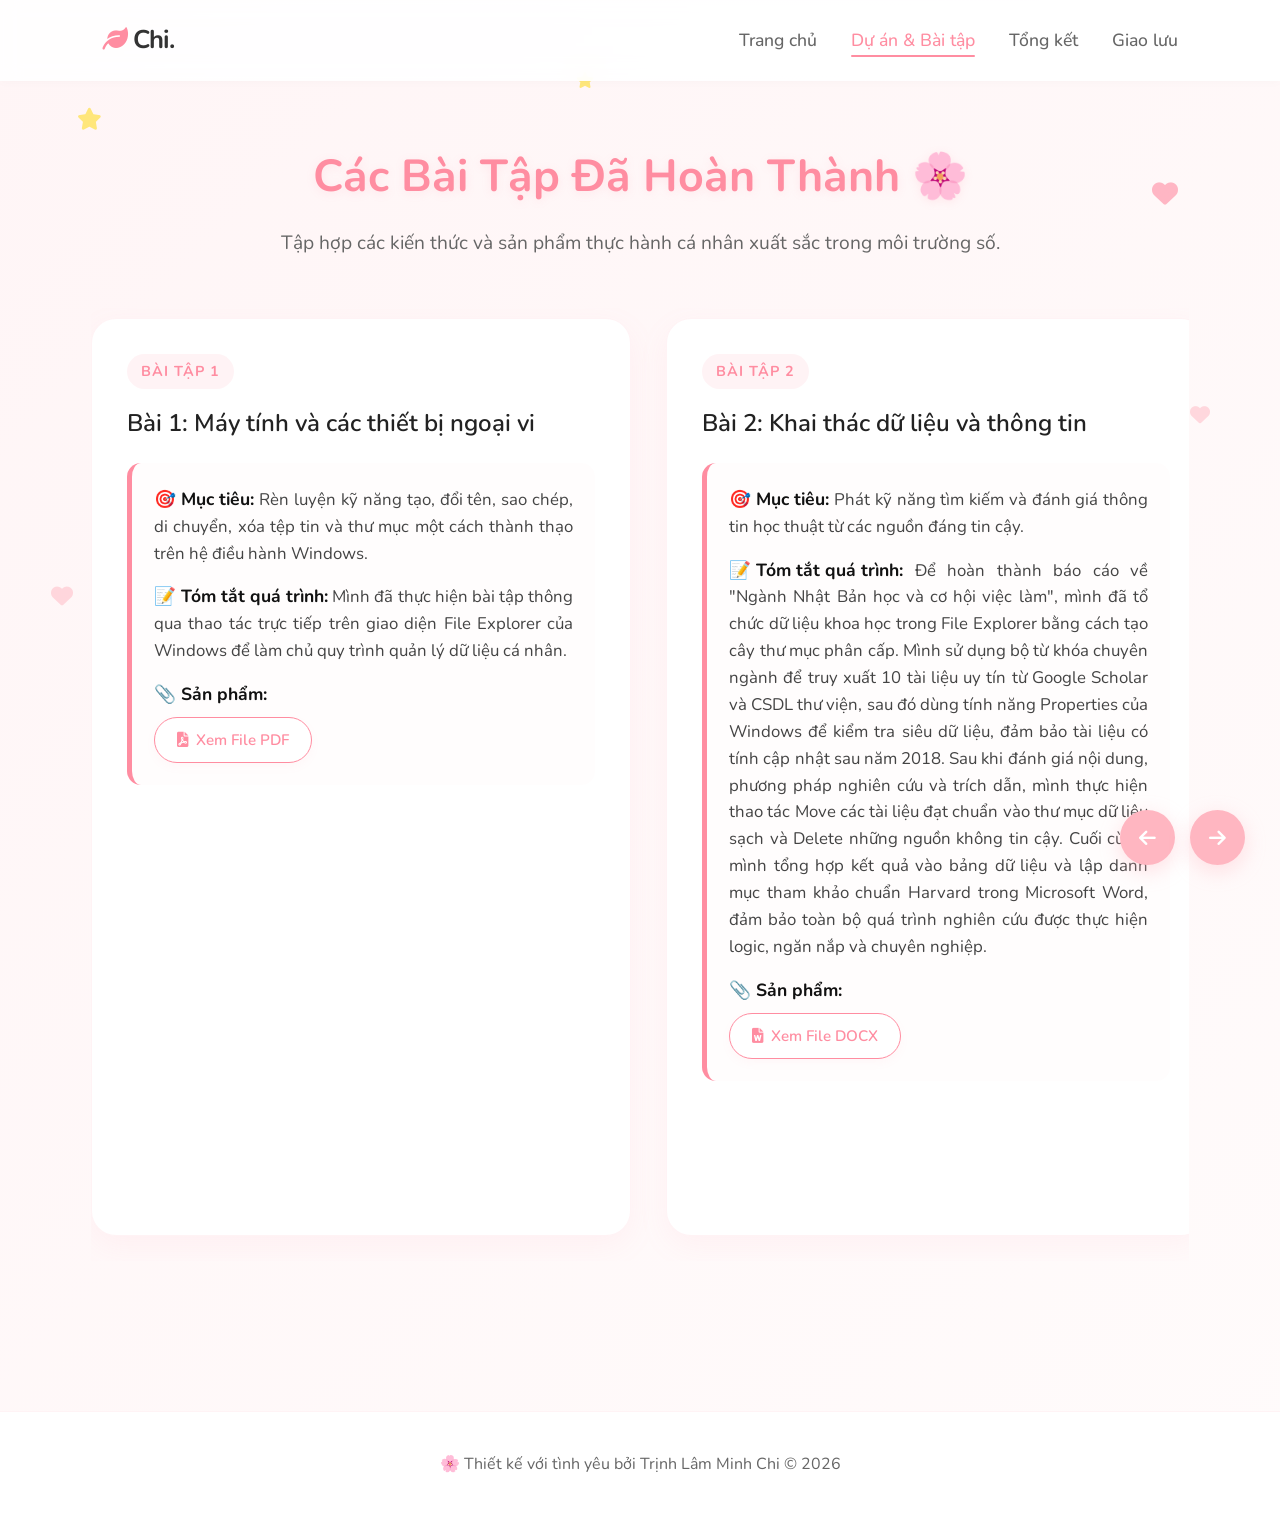
==== projects.html @ 8efbdd14 "Add files via upload" ====
<!DOCTYPE html>
<html lang="vi">
<head>
    <meta charset="UTF-8">
    <meta name="viewport" content="width=device-width, initial-scale=1.0">
    <title>Minh Chi | Dự án & Bài tập</title>
    <link rel="stylesheet" href="style.css">
    <link rel="stylesheet" href="https://cdnjs.cloudflare.com/ajax/libs/font-awesome/6.0.0/css/all.min.css">
    <style>
        /* Khai báo hệ biến màu sắc đồng bộ, sang trọng */
        :root {
            --accent: #ff8da1;
            --accent-hover: #ff6b84;
            --bg-gradient: linear-gradient(135deg, #fff5f6 0%, #fffbfb 100%);
            --card-bg: #ffffff;
            --text-main: #333333;
            --text-muted: #666666;
            --shadow: 0 10px 30px rgba(255, 141, 161, 0.08);
            --shadow-hover: 0 15px 35px rgba(255, 141, 161, 0.18);
            --transition: all 0.3s cubic-bezier(0.25, 0.8, 0.25, 1);
        }

        body {
            font-family: 'Segoe UI', Tahoma, Geneva, Verdana, sans-serif;
            background: var(--bg-gradient);
            color: var(--text-main);
            margin: 0;
            padding: 0;
            line-height: 1.6;
            animation: pageIn .5s ease;
        }

        body.page-out{
            animation: pageOut .5s ease forwards;
        }

        /* CSS VÙNG NỀN VÀ HIỆU ỨNG TRÁI TIM + NGÔI SAO LẤP LÁNH */
        .star-bg {
            position: fixed;
            top: 0;
            left: 0;
            width: 100%;
            height: 100%;
            pointer-events: none;
            z-index: -2;
            overflow: hidden;
        }

        .star, .heart {
            position: absolute;
            opacity: 0.5;
            animation: twinkle 3.5s infinite ease-in-out alternate;
        }

        .star {
            color: #ffd700;
        }

        .heart {
            color: #ffb6c1;
        }

        @keyframes twinkle {
            0% { 
                transform: scale(0.8) translateY(0); 
                opacity: 0.3; 
            }
            100% { 
                transform: scale(1.15) translateY(-10px); 
                opacity: 0.85; 
                text-shadow: 0 0 12px currentColor; 
            }
        }

        /* Định vị các vị trí ngôi sao và trái tim xen kẽ xung quanh màn hình */
        .star:nth-child(1) { top: 12%; left: 6%; font-size: 22px; animation-delay: 0s; }
        .heart:nth-child(2) { top: 20%; left: 90%; font-size: 26px; animation-delay: 0.5s; color: #ff758f; }
        .star:nth-child(3) { top: 78%; left: 8%; font-size: 18px; animation-delay: 1s; }
        .heart:nth-child(4) { top: 82%; left: 88%; font-size: 24px; animation-delay: 1.5s; color: #ff8da1; }
        .heart:nth-child(5) { top: 45%; left: 93%; font-size: 20px; animation-delay: 0.8s; }
        .star:nth-child(6) { top: 8%; left: 45%; font-size: 16px; animation-delay: 1.2s; }
        .heart:nth-child(7) { top: 65%; left: 4%; font-size: 22px; animation-delay: 2s; color: #ffb6c1; }
        .star:nth-child(8) { top: 50%; left: 85%; font-size: 20px; animation-delay: 0.3s; }

        /* Tối ưu thanh điều hướng Navbar */
        nav {
            display: flex;
            justify-content: space-between;
            align-items: center;
            padding: 20px 8%;
            background: rgba(255, 255, 255, 0.9);
            backdrop-filter: blur(10px);
            box-shadow: 0 2px 10px rgba(0,0,0,0.02);
            position: sticky;
            top: 0;
            z-index: 1000;
        }
        .logo {
            font-size: 1.6rem;
            font-weight: 700;
            color: var(--text-main);
        }
        .nav-links a {
            margin-left: 30px;
            text-decoration: none;
            color: var(--text-muted);
            font-weight: 500;
            font-size: 1.1rem; 
            transition: var(--transition);
            position: relative;
            padding: 5px 0;
        }
        .nav-links a:hover, .nav-links a.active {
            color: var(--accent);
        }
        .nav-links a.active::after {
            content: '';
            position: absolute;
            bottom: 0;
            left: 0;
            width: 100%;
            height: 2px;
            background: var(--accent);
            border-radius: 2px;
        }

        /* Container tổng thể */
        .container {
            max-width: 1200px;
            margin: 0 auto;
            padding: 60px 4% 100px 4%;
        }

        .header-section {
            text-align: center;
            margin-bottom: 50px;
        }
        
        .header-section h1 {
            color: var(--accent);
            font-size: 2.8rem;
            margin-bottom: 15px;
            text-shadow: 0 2px 10px rgba(255, 141, 161, 0.15);
        }
        
        .header-section p {
            font-size: 1.2rem; 
        }

        /* Grid responsive thông minh giúp thẻ không bị co cụm */
        .grid {
            display: flex;
            gap: 35px;
            overflow-x: auto;
            -webkit-overflow-scrolling: touch;
            scroll-behavior: smooth;
            padding-bottom: 25px;
            padding-top: 10px;
        }

        .grid::-webkit-scrollbar {
            height: 10px;
        }

        .grid::-webkit-scrollbar-thumb {
            background: #ffb6c1;
            border-radius: 20px;
        }

        /* Làm mới thiết kế Card */
        .card {
            min-width: 540px; 
            max-width: 540px;
            background: var(--card-bg);
            border-radius: 25px;
            padding: 35px;
            box-shadow: var(--shadow);
            transition: var(--transition);
            border: 1px solid rgba(255, 141, 161, 0.1);
            flex-shrink: 0;
        }

        .card:hover {
            transform: translateY(-10px) scale(1.02);
            box-shadow: var(--shadow-hover);
            border-color: rgba(255, 141, 161, 0.3);
        }

        .card-tag {
            align-self: flex-start;
            font-size: 0.9rem; 
            text-transform: uppercase;
            letter-spacing: 1px;
            font-weight: 700;
            color: var(--accent);
            background: rgba(255, 141, 161, 0.1);
            padding: 6px 14px;
            border-radius: 30px;
            display: inline-block;
            margin-bottom: 15px;
        }

        .card h4 {
            font-size: 1.5rem; 
            margin: 0 0 20px 0;
            color: #222;
            font-weight: 600;
        }

        /* Hộp chi tiết nội dung */
        .project-details {
            background: rgba(255, 141, 161, 0.02);
            padding: 22px;
            border-radius: 14px;
            border-left: 5px solid var(--accent);
        }
        .project-details p {
            margin: 0 0 15px 0;
            font-size: 1.05rem; 
            color: #444;
            text-align: justify;
        }
        .project-details p:last-child {
            margin-bottom: 0;
        }
        .project-details strong {
            color: #111;
            display: inline-flex;
            align-items: center;
            gap: 6px;
            font-size: 1.1rem; 
        }

        /* Nút đính kèm tệp */
        .attachment-link {
            display: inline-flex;
            align-items: center;
            gap: 8px;
            margin-top: 8px;
            padding: 10px 22px;
            background: #fff;
            border: 1px solid var(--accent);
            color: var(--accent);
            border-radius: 30px;
            text-decoration: none;
            font-weight: 600;
            font-size: 0.95rem; 
            transition: var(--transition);
            box-shadow: 0 4px 10px rgba(255, 141, 161, 0.05);
        }
        .attachment-link:hover {
            background: var(--accent);
            color: #fff;
            transform: scale(1.03);
            box-shadow: 0 6px 15px rgba(255, 141, 161, 0.2);
        }

        /* ĐIỀU HƯỚNG MŨI TÊN TRANG NẰM CỐ ĐỊNH */
        .page-arrows {
            position: fixed;
            bottom: 35px;
            right: 35px;
            display: flex;
            gap: 15px;
            z-index: 9999;
        }

        .arrow-btn {
            width: 55px;
            height: 55px;
            border-radius: 50%;
            background: #ffb6c1;
            color: white;
            display: flex;
            align-items: center;
            justify-content: center;
            text-decoration: none;
            font-size: 1.2rem;
            box-shadow: 0 6px 20px rgba(255,182,193,0.4);
            transition: 0.35s ease;
            cursor: pointer;
        }

        .arrow-btn:hover {
            transform: translateY(-5px) scale(1.08);
            background: #ff8da1;
        }

        footer {
            text-align: center;
            padding: 40px 0;
            color: var(--text-muted);
            font-size: 1rem; 
            border-top: 1px solid rgba(255, 141, 161, 0.1);
            background: #fff;
            position: relative;
        }

        #slideRight {
            display: none; 
        }

        @keyframes pageIn {
            from { opacity: 0; transform: translateX(40px); }
            to { opacity: 1; transform: translateX(0); }
        }

        @keyframes pageOut {
            from { opacity: 1; transform: translateX(0); }
            to { opacity: 0; transform: translateX(-40px); }
        }
    </style>
</head>
<body>
    <div class="star-bg">
        <i class="fa-solid fa-star star"></i>
        <i class="fa-solid fa-heart heart"></i>
        <i class="fa-solid fa-star star"></i>
        <i class="fa-solid fa-heart heart"></i>
        <i class="fa-solid fa-heart heart"></i>
        <i class="fa-solid fa-star star"></i>
        <i class="fa-solid fa-heart heart"></i>
        <i class="fa-solid fa-star star"></i>
    </div>

    <nav>
        <div class="logo"><i class="fa-solid fa-leaf" style="color: var(--accent);"></i> Chi.</div>
        <div class="nav-links">
            <a href="index.html">Trang chủ</a>
            <a href="projects.html" class="active">Dự án & Bài tập</a>
            <a href="summary.html">Tổng kết</a>
            <a href="contact.html">Giao lưu</a>
        </div>
    </nav>

    <div class="container">
        <div class="header-section">
            <h1>Các Bài Tập Đã Hoàn Thành 🌸</h1>
            <p style="color: var(--text-muted); margin-bottom: 0;">Tập hợp các kiến thức và sản phẩm thực hành cá nhân xuất sắc trong môi trường số.</p>
        </div>

        <div class="grid">
            <div class="card">
                <span class="card-tag">Bài tập 1</span>
                <h4>Bài 1: Máy tính và các thiết bị ngoại vi</h4>
                <div class="project-details">
                    <p><strong>🎯 Mục tiêu:</strong> Rèn luyện kỹ năng tạo, đổi tên, sao chép, di chuyển, xóa tệp tin và thư mục một cách thành thạo trên hệ điều hành Windows.</p>
                    <p><strong>📝 Tóm tắt quá trình:</strong> Mình đã thực hiện bài tập thông qua thao tác trực tiếp trên giao diện File Explorer của Windows để làm chủ quy trình quản lý dữ liệu cá nhân.</p>
                    <p><strong>📎 Sản phẩm:</strong><br>
                        <a href="bai1.pdf" class="attachment-link"><i class="fa-solid fa-file-pdf"></i> Xem File PDF</a>
                    </p>
                </div>
            </div>

            <div class="card">
                <span class="card-tag">Bài tập 2</span>
                <h4>Bài 2: Khai thác dữ liệu và thông tin</h4>
                <div class="project-details">
                    <p><strong>🎯 Mục tiêu:</strong> Phát kỹ năng tìm kiếm và đánh giá thông tin học thuật từ các nguồn đáng tin cậy.</p>
                    <p><strong>📝 Tóm tắt quá trình:</strong> Để hoàn thành báo cáo về "Ngành Nhật Bản học và cơ hội việc làm", mình đã tổ chức dữ liệu khoa học trong File Explorer bằng cách tạo cây thư mục phân cấp. Mình sử dụng bộ từ khóa chuyên ngành để truy xuất 10 tài liệu uy tín từ Google Scholar và CSDL thư viện, sau đó dùng tính năng Properties của Windows để kiểm tra siêu dữ liệu, đảm bảo tài liệu có tính cập nhật sau năm 2018. Sau khi đánh giá nội dung, phương pháp nghiên cứu và trích dẫn, mình thực hiện thao tác Move các tài liệu đạt chuẩn vào thư mục dữ liệu sạch và Delete những nguồn không tin cậy. Cuối cùng, mình tổng hợp kết quả vào bảng dữ liệu và lập danh mục tham khảo chuẩn Harvard trong Microsoft Word, đảm bảo toàn bộ quá trình nghiên cứu được thực hiện logic, ngăn nắp và chuyên nghiệp.</p>
                    <p><strong>📎 Sản phẩm:</strong><br>
                        <a href="bai2.docx" class="attachment-link"><i class="fa-solid fa-file-word"></i> Xem File DOCX</a>
                    </p>
                </div>
            </div>

            <div class="card">
                <span class="card-tag">Bài tập 3</span>
                <h4>Bài 3: Tổng quan về trí tuệ nhân tạo</h4>
                <div class="project-details">
                    <p><strong>🎯 Mục tiêu:</strong> Phát triển kỹ năng thiết kế prompt hệ thống và hiệu quả để tối ưu hóa việc học tập với AI. Mục tiêu cụ thể là nắm vững các kỹ thuật Role Prompting (đóng vai), Chain-of-thought (chuỗi suy nghĩ) và Few-shot (cung cấp ví dụ) để cá nhân hóa việc học các khái niệm tiếng Nhật phức tạp, từ đó nâng cao hiệu suất ôn tập và tư duy logic trong môi trường số.</p>
                    <p><strong>📝 Tóm tắt quá trình:</strong> Mình đã thực hiện bài tập bằng cách phân tích các hạn chế của câu lệnh cơ bản, từ đó nâng cấp chúng thông qua các kỹ thuật chuyên sâu như Role Prompting, Chain-of-thought và Few-shot examples. Quá trình này bao gồm việc chạy thử nghiệm trực tiếp trên AI để tinh chỉnh ngữ cảnh và giới hạn đầu ra, đảm bảo kết quả đạt được độ chính xác và tính sư phạm cao nhất. Kết quả cuối cùng là một bộ thư viện prompt tối ưu, giúp cá nhân hóa việc học tiếng Nhật và nâng cao hiệu quả ôn tập JLPT.</p>
                    <p><strong>📎 Sản phẩm:</strong><br>
                        <a href="bai3.docx" class="attachment-link"><i class="fa-solid fa-file-word"></i> Báo cáo hoàn thiện</a>
                    </p>
                </div>
            </div>

            <div class="card">
                <span class="card-tag">Bài tập 4</span>
                <h4>Bài 4: Giao tiếp và hợp tác trong môi trường số</h4>
                <div class="project-details">
                    <p><strong>🎯 Mục tiêu:</strong> Thành thạo việc sử dụng các công cụ hợp tác trực tuyến để tối ưu hóa hiệu suất làm việc nhóm. Mục tiêu là thực hành điều phối dự án thông qua quy trình quản lý công việc minh bạch, cộng tác tài liệu theo thời gian thực và duy trì kênh giao tiếp hiệu quả, từ đó đảm bảo tính nhất quán và chất lượng sản phẩm cuối cùng của dự án.</p>
                    <p><strong>📝 Tóm tắt quá trình:</strong> Trong dự án nhóm, mình đã thiết lập hệ thống làm việc số đồng bộ bằng cách sử dụng Trello để phân rã nhiệm vụ thành các trạng thái (To-do, Doing, Done), giúp theo dõi tiến độ cá nhân một cách minh bạch. Mình đã thực hiện đóng góp trực tiếp trên Google Docs với các phiên bản chỉnh sửa được lưu vết, đồng thời tổ chức tài liệu cá nhân khoa học trên Google Drive theo cấu trúc thư mục rõ ràng. Ngoài ra, mình duy trì kết nối nhóm liên tục qua Discord để thảo luận, phản hồi nhanh các vấn đề phát sinh và đồng bộ hóa công việc, đảm bảo toàn bộ quy trình từ lên ý tưởng đến hoàn thiện sản phẩm đều được ghi lại dấu vết công việc rõ ràng.</p>
                    <p><strong>📎 Sản phẩm:</strong><br>
                        <a href="bai4.docx" class="attachment-link"><i class="fa-solid fa-file-word"></i> Báo cáo hoàn thiện</a>
                    </p>
                </div>
            </div>

            <div class="card">
                <span class="card-tag">Bài tập 5</span>
                <h4>Bài 5: Sáng tạo nội dung số</h4>
                <div class="project-details">
                    <p><strong>🎯 Mục tiêu:</strong> Phát triển kỹ năng chuyển đổi các dữ liệu học thuật phức tạp thành hình ảnh trực quan thông qua infographic. Mục tiêu là nắm vững quy trình thiết kế từ khâu sàng lọc thông tin, xây dựng luồng nội dung logic đến việc tối ưu hóa thị giác bằng công cụ chuyên dụng, nhằm truyền đạt thông điệp về sức khỏe một cách khoa học, chuyên nghiệp và hấp dẫn.</p>
                    <p><strong>📝 Tóm tắt quá trình:</strong> Để hoàn thành infographic chủ đề "Lợi ích của việc tập thể dục mỗi ngày", mình đã thực hiện quy trình thiết kế chuyên nghiệp bằng cách chắt lọc các dữ liệu khoa học quan trọng và xây dựng luồng thông tin logic. Mình sử dụng Canva để phác thảo bố cục, chú trọng việc cân bằng giữa icon minh họa và văn bản để tối ưu khả năng truyền tải nội dung. Cuối cùng, mình lựa chọn phong cách thiết kế tối giản, kiểm tra tính chính xác của dữ liệu và trích dẫn nguồn đầy đủ để đảm bảo sản phẩm đạt tiêu chuẩn học thuật trước khi hoàn thiện.</p>
                    <p><strong>📎 Sản phẩm:</strong><br>
                        <a href="bai5.docx" class="attachment-link"><i class="fa-solid fa-folder-open"></i> Báo cáo hoàn thiện</a>
                    </p>
                </div>
            </div>

            <div class="card">
                <span class="card-tag">Bài tập 6</span>
                <h4>Bài 6: An toàn và liêm chính học thuật</h4>
                <div class="project-details">
                    <p><strong>🎯 Mục tiêu:</strong> Phát triển kỹ năng sử dụng AI một cách có trách nhiệm, đảm bảo tuân thủ các quy tắc đạo đức học thuật. Mục tiêu là xây dựng bộ nguyên tắc cá nhân và quy trình làm việc minh bạch để tận dụng AI như một trợ lý nghiên cứu đắc lực, đồng thời giữ vững tính liêm chính và sự phát triển tư duy độc lập trong quá trình học tập.</p>
                    <p><strong>📝 Tóm tắt quá trình:</strong> Để hoàn thành bài tập này, mình đã bắt đầu bằng việc nghiên cứu kỹ các quy định về liêm chính học thuật đối với công cụ AI. Mình đã thực hiện một nhiệm vụ tổng hợp tài liệu cụ thể, trong đó ghi lại toàn bộ nhật ký prompt và minh chứng quá trình thẩm định, chỉnh sửa đầu ra từ AI để đảm bảo độ chính xác. Sau đó, mình phân tích sâu các rủi ro đạo đức về quyền sở hữu trí tuệ, xây dựng bộ 7 nguyên tắc sử dụng AI cá nhân và thiết kế một infographic trực quan để minh họa các tiêu chuẩn này. Toàn bộ quy trình từ nghiên cứu chính sách đến thực thi đều hướng tới việc minh bạch hóa sự hỗ trợ từ AI, đảm bảo quyền sở hữu trí tuệ và bảo vệ giá trị học thuật cốt lõi.</p>
                    <p><strong>📎 Sản phẩm:</strong><br>
                        <a href="bai6.docx" class="attachment-link"><i class="fa-solid fa-file-word"></i> Báo Cáo Hoàn Thiện</a>
                    </p>
                </div>
            </div>
        </div>
    </div>

    <div class="page-arrows">
        <a id="prevPage" class="arrow-btn">
            <i class="fa-solid fa-arrow-left"></i>
        </a>
        <a id="nextPage" class="arrow-btn">
            <i class="fa-solid fa-arrow-right"></i>
        </a>
    </div>

    <footer>
        <button id="slideRight"> <i class="fa-solid fa-chevron-right"></i> </button>
        <p>🌸 Thiết kế với tình yêu bởi Trịnh Lâm Minh Chi © 2026</p>
    </footer>

    <script>
    const pages = [
        "index.html",
        "projects.html",
        "summary.html",
        "contact.html"
    ];

    const current = window.location.pathname.split("/").pop() || "projects.html";
    const currentIndex = pages.indexOf(current);

    const prevIndex = (currentIndex - 1 + pages.length) % pages.length;
    const nextIndex = (currentIndex + 1) % pages.length;

    document.getElementById("prevPage").href = pages[prevIndex];
    document.getElementById("nextPage").href = pages[nextIndex];

    document.querySelectorAll(".arrow-btn").forEach(btn=>{
        btn.addEventListener("click", function(e){
            e.preventDefault();
            document.body.classList.add("page-out");
            const target = this.href;
            setTimeout(()=>{
                window.location.href = target;
            }, 450);
        });
    });
    </script>
</body>
</html>
---- style.css ----
@import url('https://fonts.googleapis.com/css2?family=Nunito:wght@400;600;700;800&display=swap');

:root {
    --bg-main: #fff5f7; /* Nền trắng hồng nhẹ */
    --bg-card: #ffffff;
    --text-main: #5a464c; /* Nâu xám mềm mại, không dùng đen đậm */
    --text-muted: #8c7379;
    --accent: #ff8da1; /* Hồng Sakura */
    --accent-hover: #ff6b87;
    --shadow: 0 10px 25px rgba(255, 141, 161, 0.15);
    --transition: all 0.3s ease;
}

* {
    margin: 0;
    padding: 0;
    box-sizing: border-box;
    font-family: 'Nunito', sans-serif;
}

body {
    background-color: var(--bg-main);
    color: var(--text-main);
    line-height: 1.6;
}

/* Navigation - Mềm mại, dính dấp */
nav {
    display: flex;
    justify-content: space-between;
    align-items: center;
    padding: 20px 50px;
    background: rgba(255, 255, 255, 0.8);
    position: sticky;
    top: 0;
    z-index: 100;
    backdrop-filter: blur(12px);
    box-shadow: 0 2px 10px rgba(0,0,0,0.02);
}

.logo {
    font-size: 1.8rem;
    font-weight: 800;
    color: var(--accent);
    letter-spacing: -1px;
}

.nav-links a {
    color: var(--text-main);
    text-decoration: none;
    margin-left: 35px;
    font-weight: 700;
    transition: var(--transition);
    position: relative;
}

.nav-links a:hover, .nav-links a.active {
    color: var(--accent);
}

/* Layout chung */
.container {
    max-width: 1000px;
    margin: 0 auto;
    padding: 50px 20px;
}

/* Hero Section */
.hero {
    display: flex;
    align-items: center;
    justify-content: space-between;
    min-height: 75vh;
    gap: 40px;
}

.hero-content h1 {
    font-size: 3.2rem;
    color: var(--accent);
    margin-bottom: 10px;
    line-height: 1.1;
}

.hero-content h2 {
    font-size: 1.8rem;
    color: var(--text-main);
    margin-bottom: 20px;
}

.hero-content p {
    color: var(--text-muted);
    font-size: 1.1rem;
    margin-bottom: 30px;
    max-width: 480px;
}

.btn {
    padding: 14px 30px;
    background: var(--accent);
    color: #fff;
    text-decoration: none;
    border-radius: 30px; /* Bo tròn hoàn toàn */
    font-weight: 700;
    transition: var(--transition);
    display: inline-block;
    box-shadow: var(--shadow);
}

.btn:hover {
    background: var(--accent-hover);
    transform: translateY(-3px);
}

.hero-image img {
    width: 420px;
    border-radius: 40px 10px 40px 10px; /* Cắt góc sáng tạo */
    box-shadow: var(--shadow);
    border: 4px solid #fff;
}

/* Grid Dự án */
.grid {
    display: grid;
    grid-template-columns: repeat(auto-fit, minmax(300px, 1fr));
    gap: 30px;
    margin-top: 40px;
}

.card {
    background: var(--bg-card);
    padding: 25px;
    border-radius: 20px;
    transition: var(--transition);
    box-shadow: var(--shadow);
    border: 2px solid transparent;
}

.card:hover {
    transform: translateY(-8px);
    border-color: var(--accent);
}

.card img {
    width: 100%;
    height: 180px;
    object-fit: cover;
    border-radius: 12px;
    margin-bottom: 20px;
}

.card h3 {
    color: var(--text-main);
    margin-bottom: 10px;
    font-weight: 800;
}

/* Footer */
footer {
    text-align: center;
    padding: 30px;
    margin-top: 50px;
    color: var(--text-muted);
    font-size: 0.9rem;
}
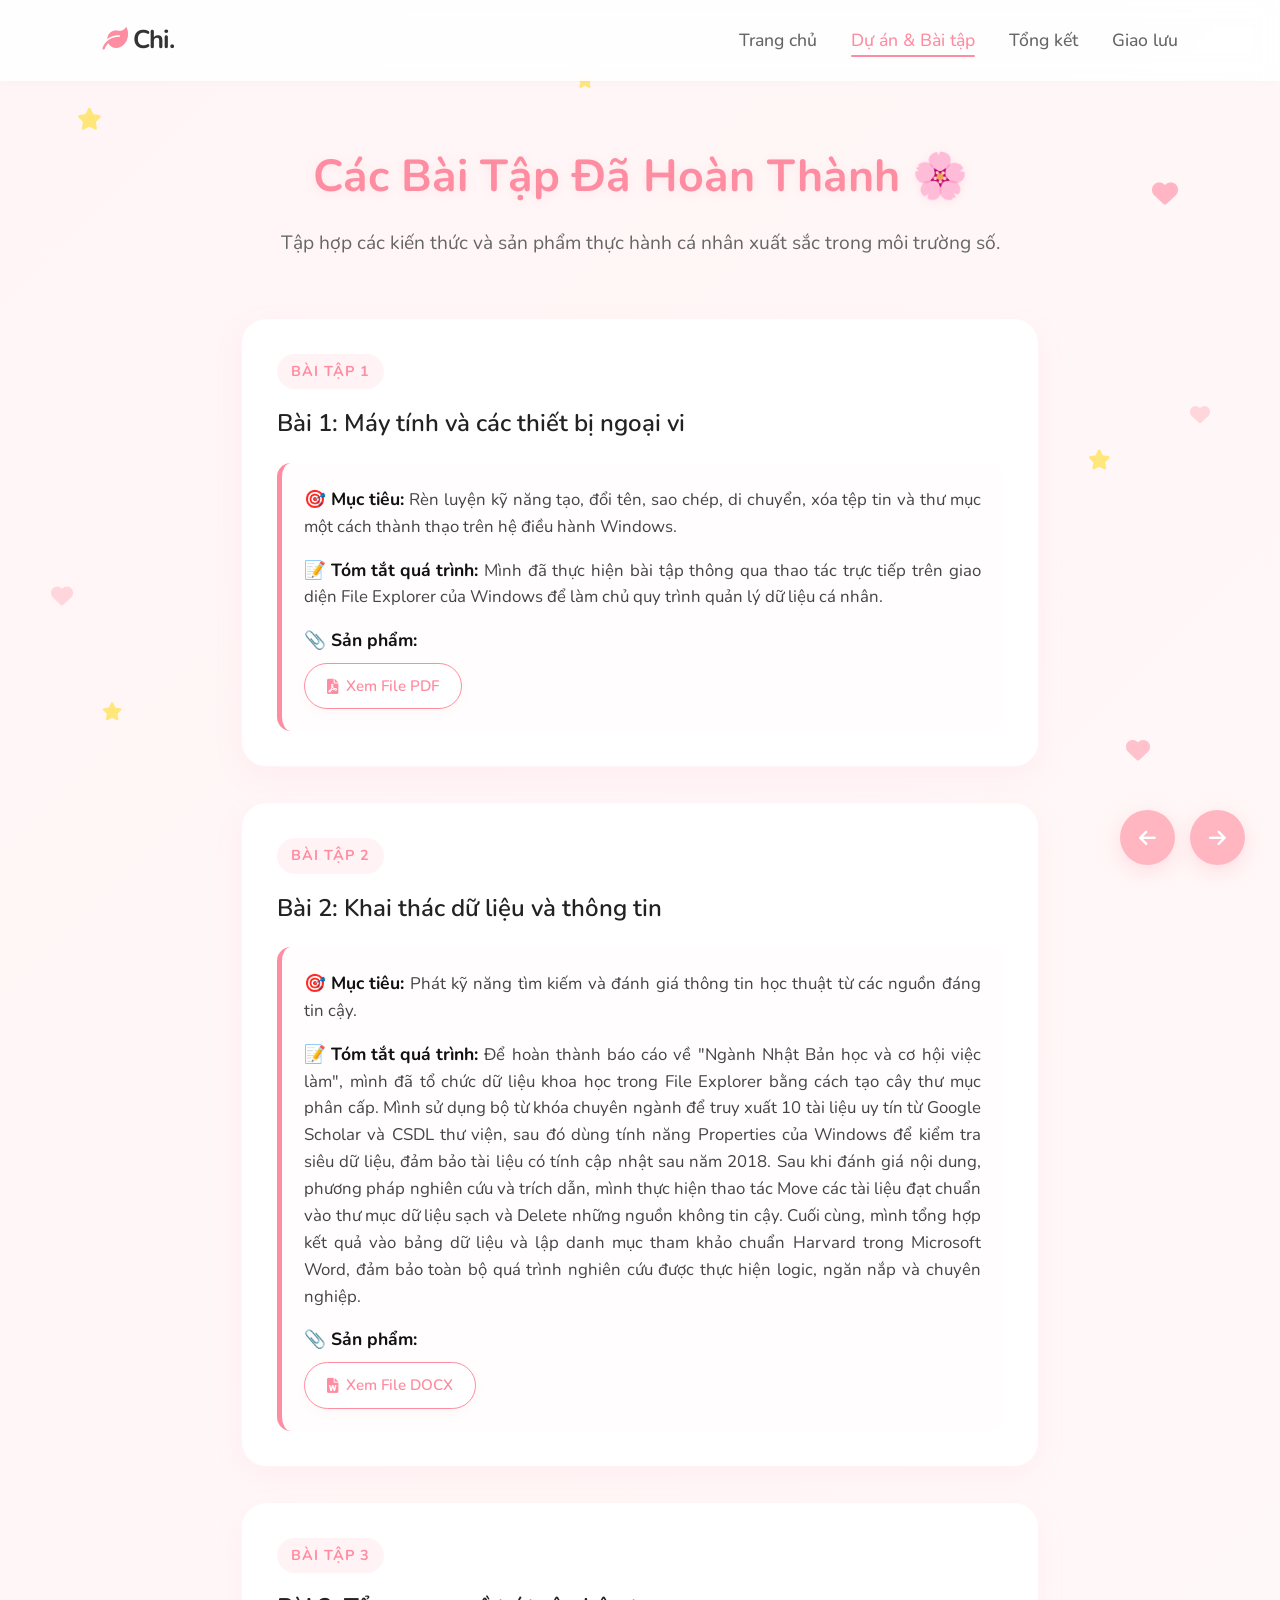
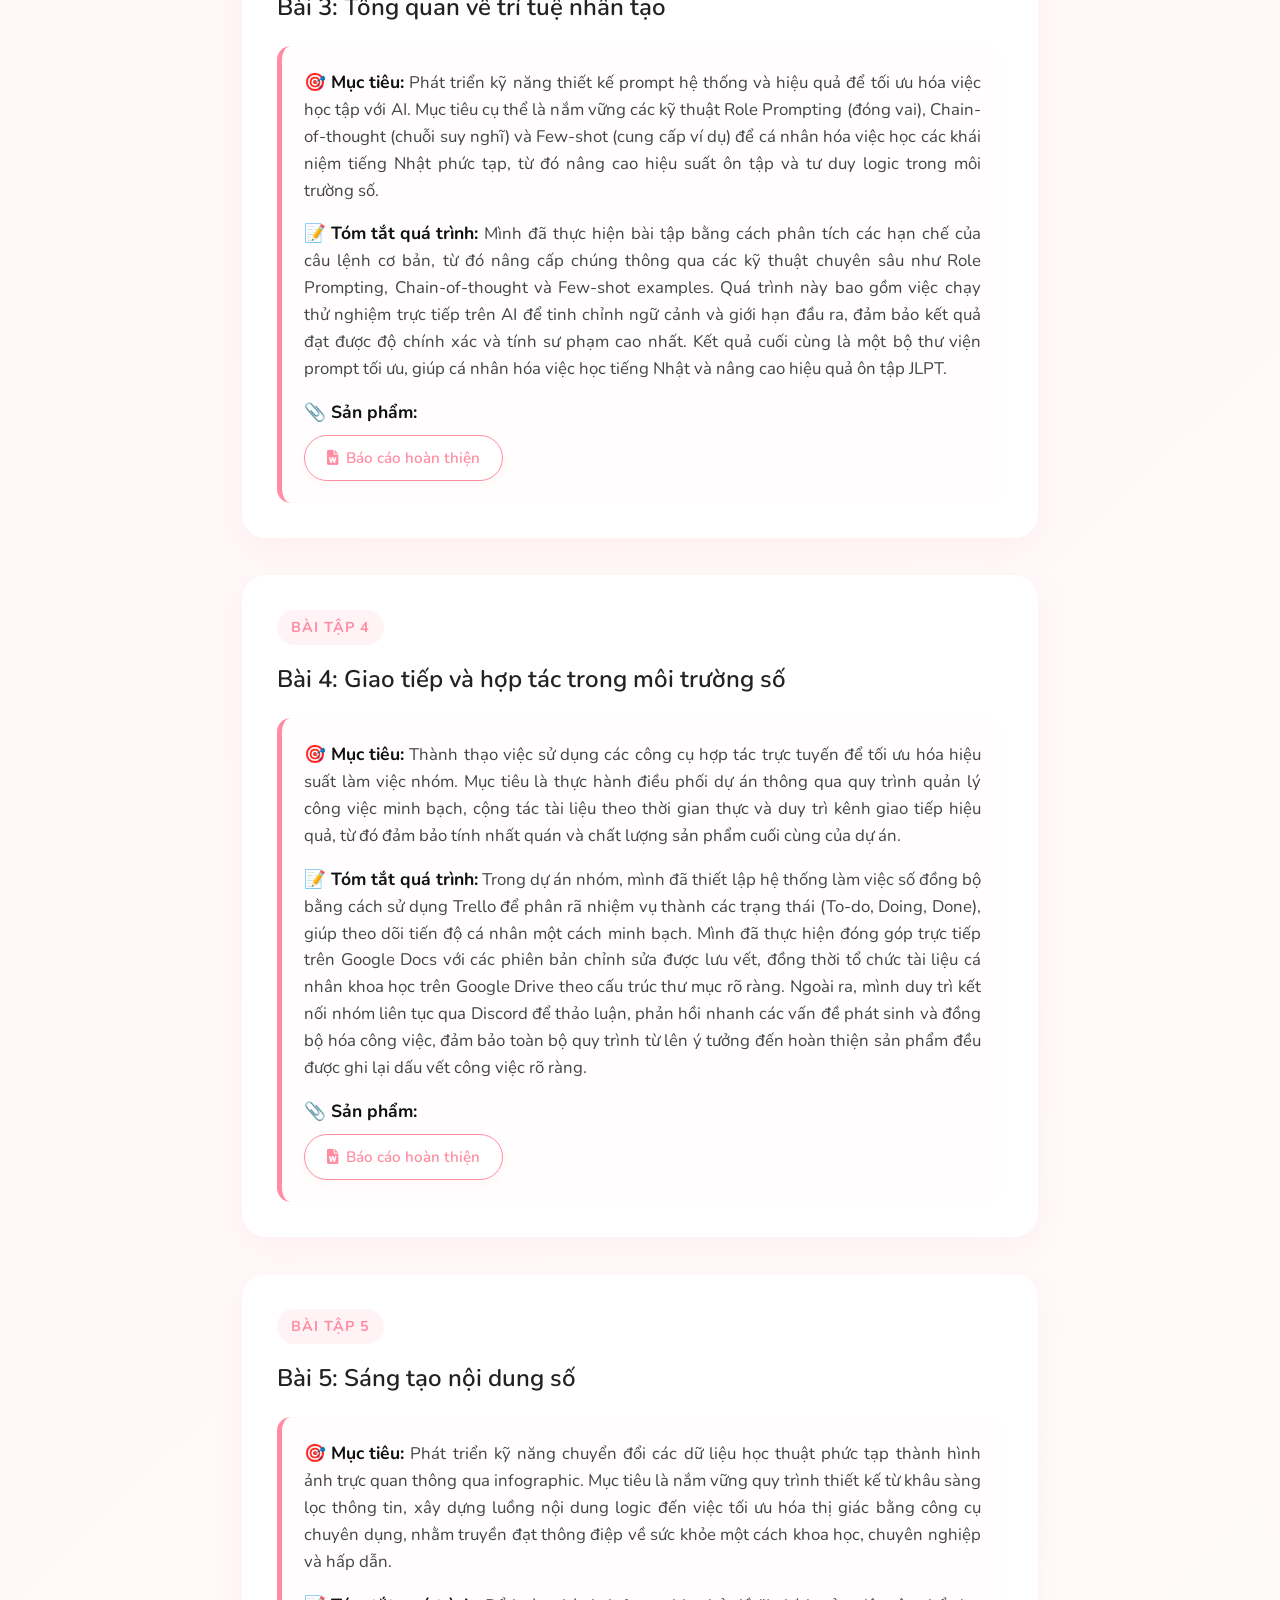
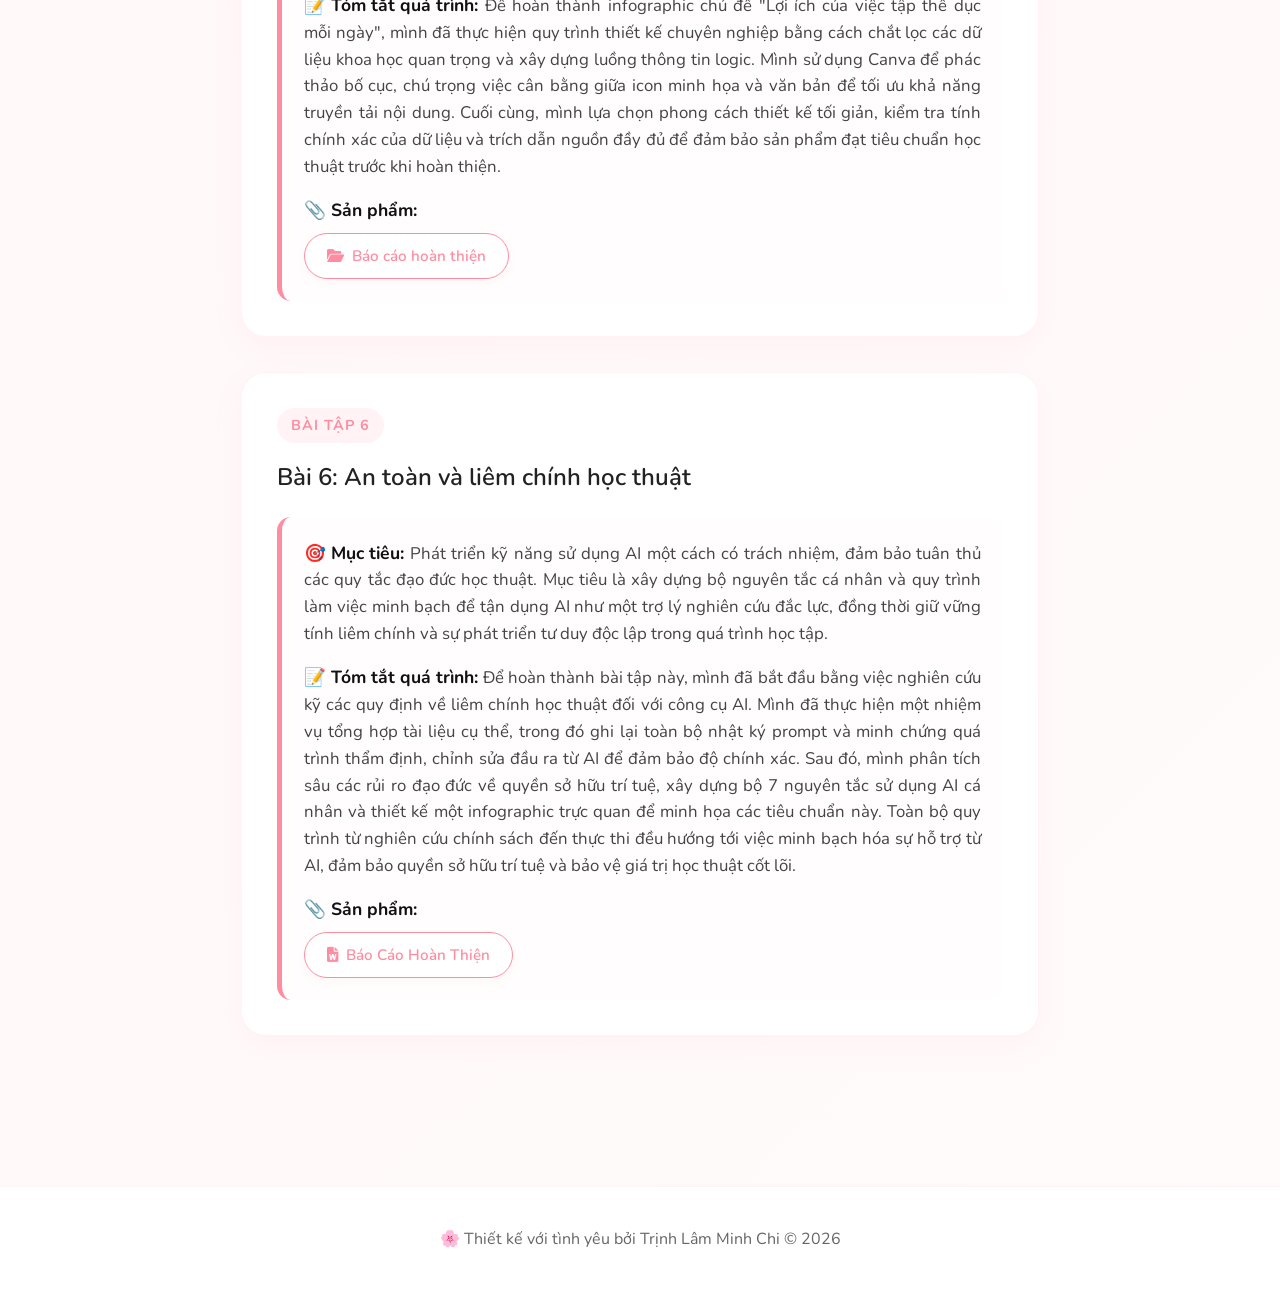
==== commit 397e0cbb: "Update projects.html" ====
--- a/projects.html
+++ b/projects.html
@@ -126,7 +126,7 @@
 
         /* Container tổng thể */
         .container {
-            max-width: 1200px;
+            max-width: 900px; /* Thu hẹp lại một chút để đọc dọc cân đối hơn */
             margin: 0 auto;
             padding: 60px 4% 100px 4%;
         }
@@ -147,41 +147,28 @@
             font-size: 1.2rem; 
         }
 
-        /* Grid responsive thông minh giúp thẻ không bị co cụm */
+        /* Thay đổi từ hàng ngang sang hàng dọc flex-direction: column */
         .grid {
             display: flex;
+            flex-direction: column;
             gap: 35px;
-            overflow-x: auto;
-            -webkit-overflow-scrolling: touch;
-            scroll-behavior: smooth;
-            padding-bottom: 25px;
             padding-top: 10px;
         }
 
-        .grid::-webkit-scrollbar {
-            height: 10px;
-        }
-
-        .grid::-webkit-scrollbar-thumb {
-            background: #ffb6c1;
-            border-radius: 20px;
-        }
-
-        /* Làm mới thiết kế Card */
+        /* Làm mới thiết kế Card - Bỏ giới hạn min-width/max-width để tự co giãn dọc */
         .card {
-            min-width: 540px; 
-            max-width: 540px;
+            width: 100%;
             background: var(--card-bg);
             border-radius: 25px;
             padding: 35px;
             box-shadow: var(--shadow);
             transition: var(--transition);
             border: 1px solid rgba(255, 141, 161, 0.1);
-            flex-shrink: 0;
+            box-sizing: border-box;
         }
 
         .card:hover {
-            transform: translateY(-10px) scale(1.02);
+            transform: translateY(-5px) scale(1.01);
             box-shadow: var(--shadow-hover);
             border-color: rgba(255, 141, 161, 0.3);
         }
@@ -296,10 +283,6 @@
             position: relative;
         }
 
-        #slideRight {
-            display: none; 
-        }
-
         @keyframes pageIn {
             from { opacity: 0; transform: translateX(40px); }
             to { opacity: 1; transform: translateX(0); }
@@ -424,7 +407,6 @@
     </div>
 
     <footer>
-        <button id="slideRight"> <i class="fa-solid fa-chevron-right"></i> </button>
         <p>🌸 Thiết kế với tình yêu bởi Trịnh Lâm Minh Chi © 2026</p>
     </footer>
 
@@ -457,4 +439,4 @@
     });
     </script>
 </body>
-</html>+</html>
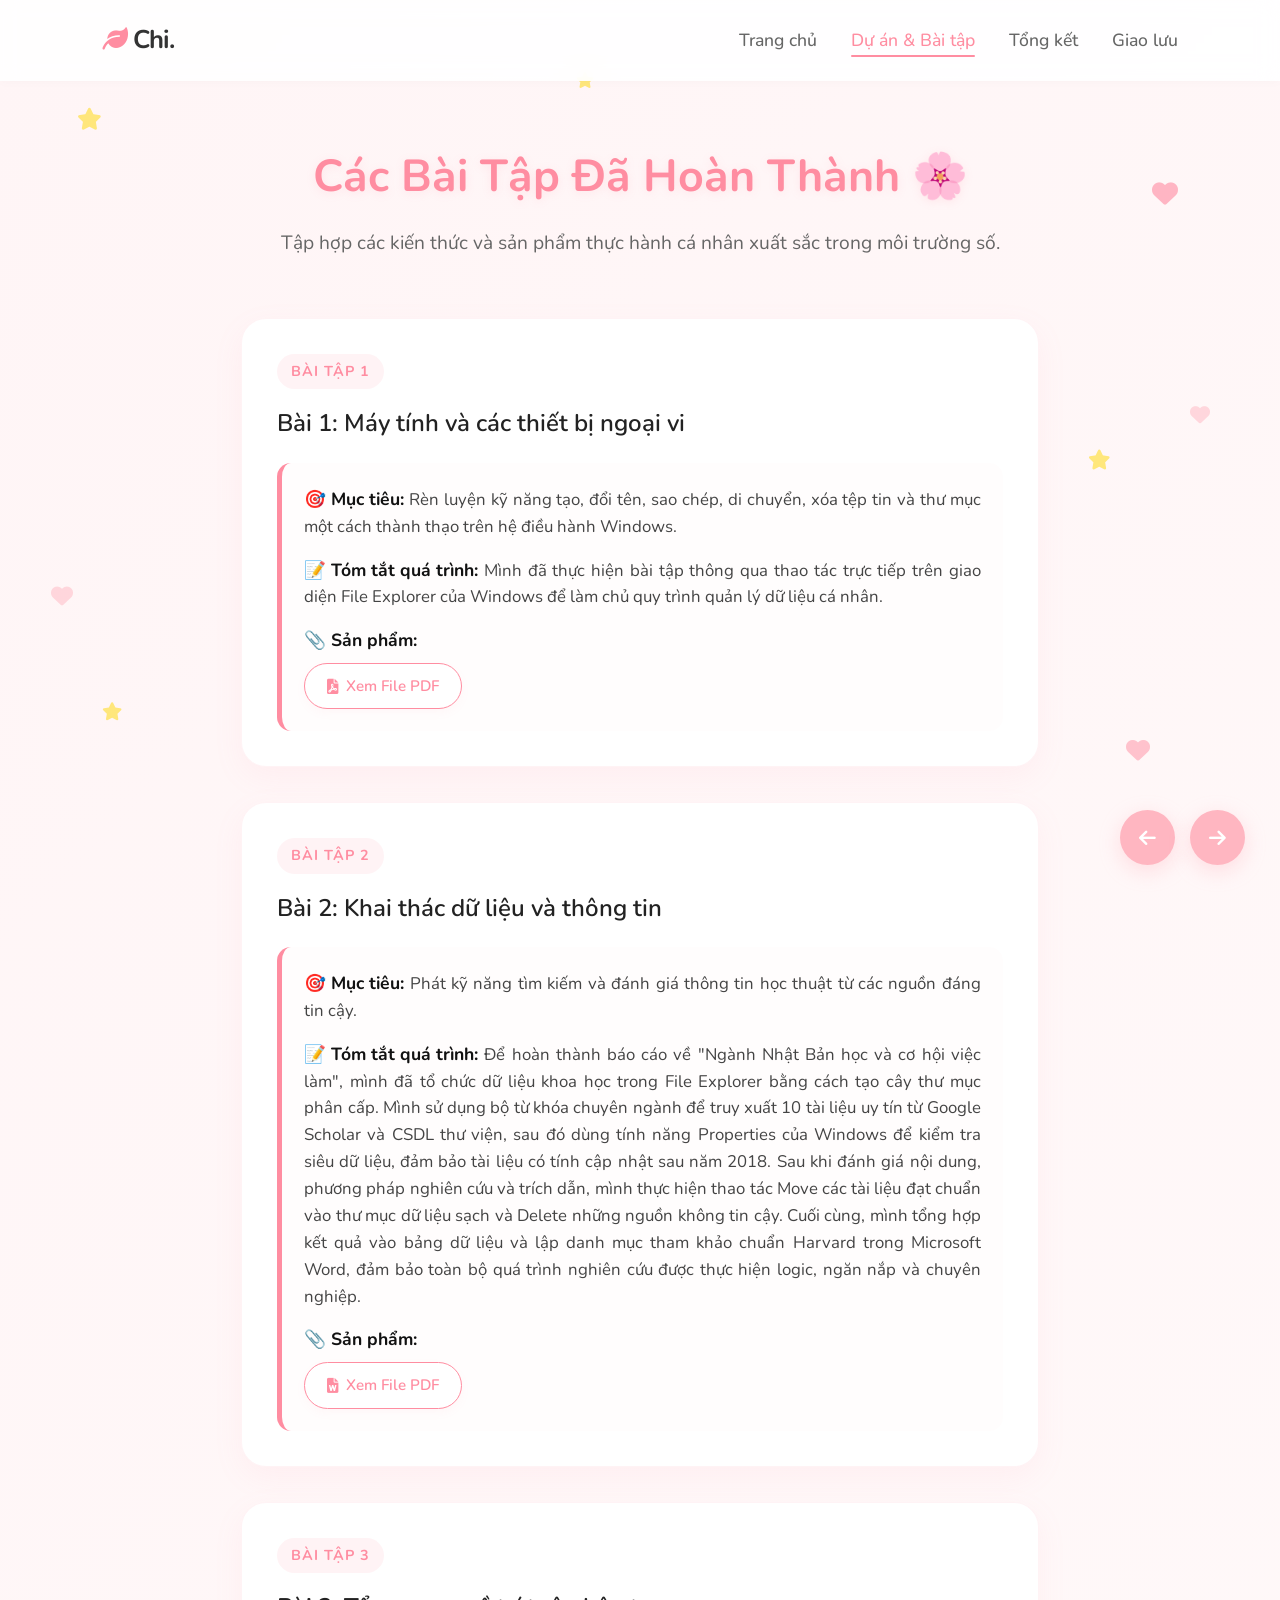
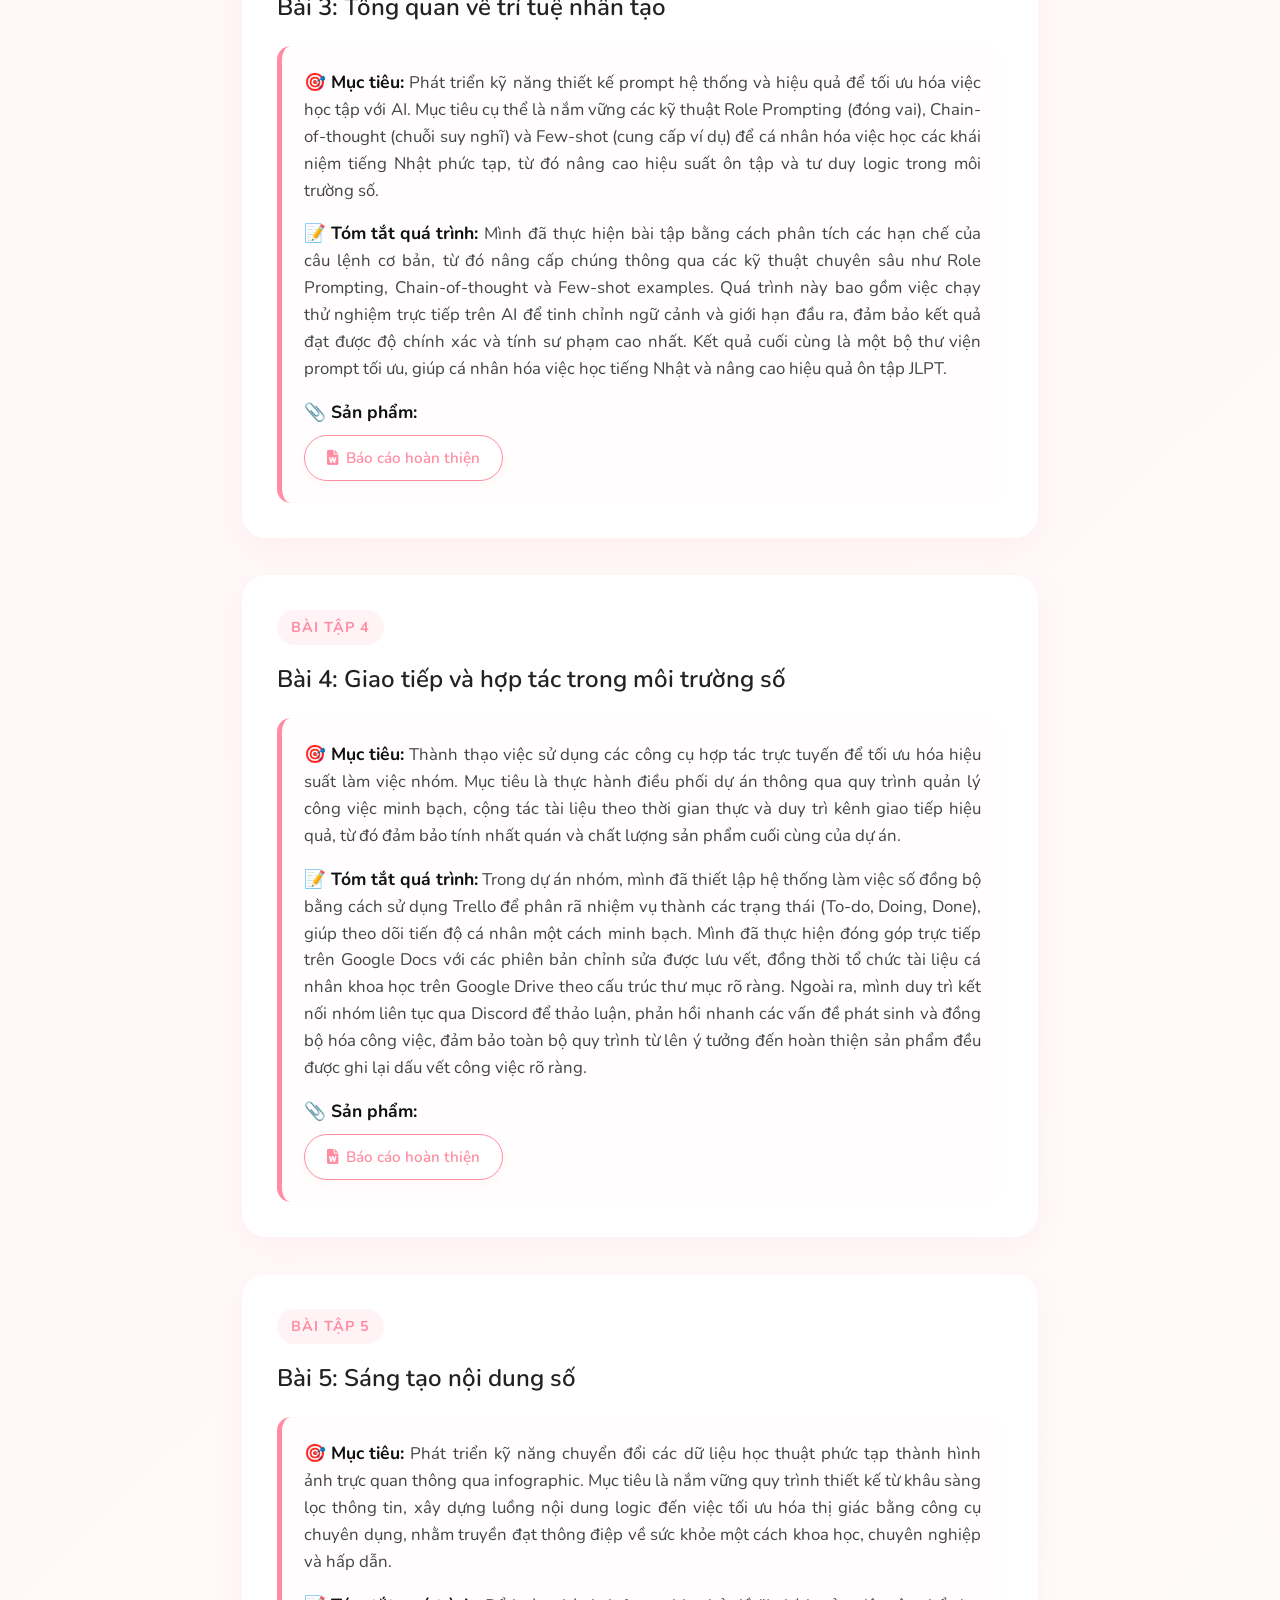
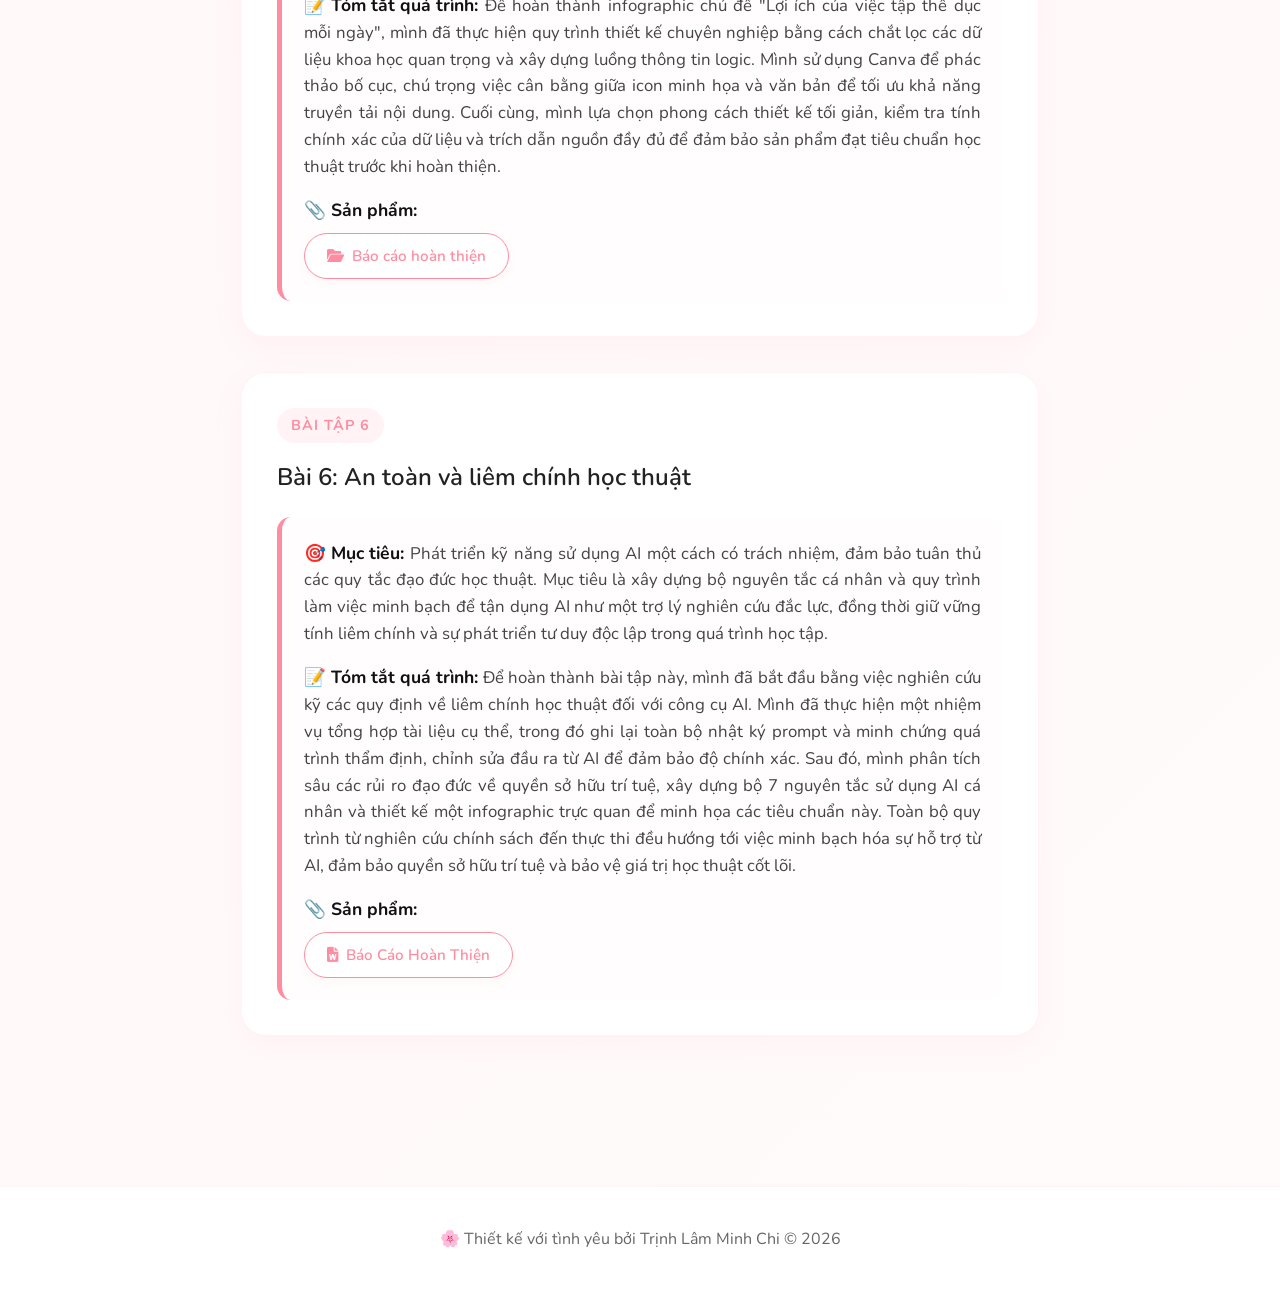
==== commit 70f2e6ee: "Update fmt.Println message from 'Hello' to 'Goodbye'" ====
--- a/projects.html
+++ b/projects.html
@@ -342,7 +342,7 @@
                     <p><strong>🎯 Mục tiêu:</strong> Phát kỹ năng tìm kiếm và đánh giá thông tin học thuật từ các nguồn đáng tin cậy.</p>
                     <p><strong>📝 Tóm tắt quá trình:</strong> Để hoàn thành báo cáo về "Ngành Nhật Bản học và cơ hội việc làm", mình đã tổ chức dữ liệu khoa học trong File Explorer bằng cách tạo cây thư mục phân cấp. Mình sử dụng bộ từ khóa chuyên ngành để truy xuất 10 tài liệu uy tín từ Google Scholar và CSDL thư viện, sau đó dùng tính năng Properties của Windows để kiểm tra siêu dữ liệu, đảm bảo tài liệu có tính cập nhật sau năm 2018. Sau khi đánh giá nội dung, phương pháp nghiên cứu và trích dẫn, mình thực hiện thao tác Move các tài liệu đạt chuẩn vào thư mục dữ liệu sạch và Delete những nguồn không tin cậy. Cuối cùng, mình tổng hợp kết quả vào bảng dữ liệu và lập danh mục tham khảo chuẩn Harvard trong Microsoft Word, đảm bảo toàn bộ quá trình nghiên cứu được thực hiện logic, ngăn nắp và chuyên nghiệp.</p>
                     <p><strong>📎 Sản phẩm:</strong><br>
-                        <a href="bai2.docx" class="attachment-link"><i class="fa-solid fa-file-word"></i> Xem File DOCX</a>
+                        <a href="bai2.pdf" class="attachment-link"><i class="fa-solid fa-file-word"></i> Xem File PDF</a>
                     </p>
                 </div>
             </div>
@@ -354,7 +354,7 @@
                     <p><strong>🎯 Mục tiêu:</strong> Phát triển kỹ năng thiết kế prompt hệ thống và hiệu quả để tối ưu hóa việc học tập với AI. Mục tiêu cụ thể là nắm vững các kỹ thuật Role Prompting (đóng vai), Chain-of-thought (chuỗi suy nghĩ) và Few-shot (cung cấp ví dụ) để cá nhân hóa việc học các khái niệm tiếng Nhật phức tạp, từ đó nâng cao hiệu suất ôn tập và tư duy logic trong môi trường số.</p>
                     <p><strong>📝 Tóm tắt quá trình:</strong> Mình đã thực hiện bài tập bằng cách phân tích các hạn chế của câu lệnh cơ bản, từ đó nâng cấp chúng thông qua các kỹ thuật chuyên sâu như Role Prompting, Chain-of-thought và Few-shot examples. Quá trình này bao gồm việc chạy thử nghiệm trực tiếp trên AI để tinh chỉnh ngữ cảnh và giới hạn đầu ra, đảm bảo kết quả đạt được độ chính xác và tính sư phạm cao nhất. Kết quả cuối cùng là một bộ thư viện prompt tối ưu, giúp cá nhân hóa việc học tiếng Nhật và nâng cao hiệu quả ôn tập JLPT.</p>
                     <p><strong>📎 Sản phẩm:</strong><br>
-                        <a href="bai3.docx" class="attachment-link"><i class="fa-solid fa-file-word"></i> Báo cáo hoàn thiện</a>
+                        <a href="bai3.pdf" class="attachment-link"><i class="fa-solid fa-file-word"></i> Báo cáo hoàn thiện</a>
                     </p>
                 </div>
             </div>
@@ -366,7 +366,7 @@
                     <p><strong>🎯 Mục tiêu:</strong> Thành thạo việc sử dụng các công cụ hợp tác trực tuyến để tối ưu hóa hiệu suất làm việc nhóm. Mục tiêu là thực hành điều phối dự án thông qua quy trình quản lý công việc minh bạch, cộng tác tài liệu theo thời gian thực và duy trì kênh giao tiếp hiệu quả, từ đó đảm bảo tính nhất quán và chất lượng sản phẩm cuối cùng của dự án.</p>
                     <p><strong>📝 Tóm tắt quá trình:</strong> Trong dự án nhóm, mình đã thiết lập hệ thống làm việc số đồng bộ bằng cách sử dụng Trello để phân rã nhiệm vụ thành các trạng thái (To-do, Doing, Done), giúp theo dõi tiến độ cá nhân một cách minh bạch. Mình đã thực hiện đóng góp trực tiếp trên Google Docs với các phiên bản chỉnh sửa được lưu vết, đồng thời tổ chức tài liệu cá nhân khoa học trên Google Drive theo cấu trúc thư mục rõ ràng. Ngoài ra, mình duy trì kết nối nhóm liên tục qua Discord để thảo luận, phản hồi nhanh các vấn đề phát sinh và đồng bộ hóa công việc, đảm bảo toàn bộ quy trình từ lên ý tưởng đến hoàn thiện sản phẩm đều được ghi lại dấu vết công việc rõ ràng.</p>
                     <p><strong>📎 Sản phẩm:</strong><br>
-                        <a href="bai4.docx" class="attachment-link"><i class="fa-solid fa-file-word"></i> Báo cáo hoàn thiện</a>
+                        <a href="bai4.pdf" class="attachment-link"><i class="fa-solid fa-file-word"></i> Báo cáo hoàn thiện</a>
                     </p>
                 </div>
             </div>
@@ -378,7 +378,7 @@
                     <p><strong>🎯 Mục tiêu:</strong> Phát triển kỹ năng chuyển đổi các dữ liệu học thuật phức tạp thành hình ảnh trực quan thông qua infographic. Mục tiêu là nắm vững quy trình thiết kế từ khâu sàng lọc thông tin, xây dựng luồng nội dung logic đến việc tối ưu hóa thị giác bằng công cụ chuyên dụng, nhằm truyền đạt thông điệp về sức khỏe một cách khoa học, chuyên nghiệp và hấp dẫn.</p>
                     <p><strong>📝 Tóm tắt quá trình:</strong> Để hoàn thành infographic chủ đề "Lợi ích của việc tập thể dục mỗi ngày", mình đã thực hiện quy trình thiết kế chuyên nghiệp bằng cách chắt lọc các dữ liệu khoa học quan trọng và xây dựng luồng thông tin logic. Mình sử dụng Canva để phác thảo bố cục, chú trọng việc cân bằng giữa icon minh họa và văn bản để tối ưu khả năng truyền tải nội dung. Cuối cùng, mình lựa chọn phong cách thiết kế tối giản, kiểm tra tính chính xác của dữ liệu và trích dẫn nguồn đầy đủ để đảm bảo sản phẩm đạt tiêu chuẩn học thuật trước khi hoàn thiện.</p>
                     <p><strong>📎 Sản phẩm:</strong><br>
-                        <a href="bai5.docx" class="attachment-link"><i class="fa-solid fa-folder-open"></i> Báo cáo hoàn thiện</a>
+                        <a href="bai5.pdf" class="attachment-link"><i class="fa-solid fa-folder-open"></i> Báo cáo hoàn thiện</a>
                     </p>
                 </div>
             </div>
@@ -390,7 +390,7 @@
                     <p><strong>🎯 Mục tiêu:</strong> Phát triển kỹ năng sử dụng AI một cách có trách nhiệm, đảm bảo tuân thủ các quy tắc đạo đức học thuật. Mục tiêu là xây dựng bộ nguyên tắc cá nhân và quy trình làm việc minh bạch để tận dụng AI như một trợ lý nghiên cứu đắc lực, đồng thời giữ vững tính liêm chính và sự phát triển tư duy độc lập trong quá trình học tập.</p>
                     <p><strong>📝 Tóm tắt quá trình:</strong> Để hoàn thành bài tập này, mình đã bắt đầu bằng việc nghiên cứu kỹ các quy định về liêm chính học thuật đối với công cụ AI. Mình đã thực hiện một nhiệm vụ tổng hợp tài liệu cụ thể, trong đó ghi lại toàn bộ nhật ký prompt và minh chứng quá trình thẩm định, chỉnh sửa đầu ra từ AI để đảm bảo độ chính xác. Sau đó, mình phân tích sâu các rủi ro đạo đức về quyền sở hữu trí tuệ, xây dựng bộ 7 nguyên tắc sử dụng AI cá nhân và thiết kế một infographic trực quan để minh họa các tiêu chuẩn này. Toàn bộ quy trình từ nghiên cứu chính sách đến thực thi đều hướng tới việc minh bạch hóa sự hỗ trợ từ AI, đảm bảo quyền sở hữu trí tuệ và bảo vệ giá trị học thuật cốt lõi.</p>
                     <p><strong>📎 Sản phẩm:</strong><br>
-                        <a href="bai6.docx" class="attachment-link"><i class="fa-solid fa-file-word"></i> Báo Cáo Hoàn Thiện</a>
+                        <a href="bai6.pdf" class="attachment-link"><i class="fa-solid fa-file-word"></i> Báo Cáo Hoàn Thiện</a>
                     </p>
                 </div>
             </div>
